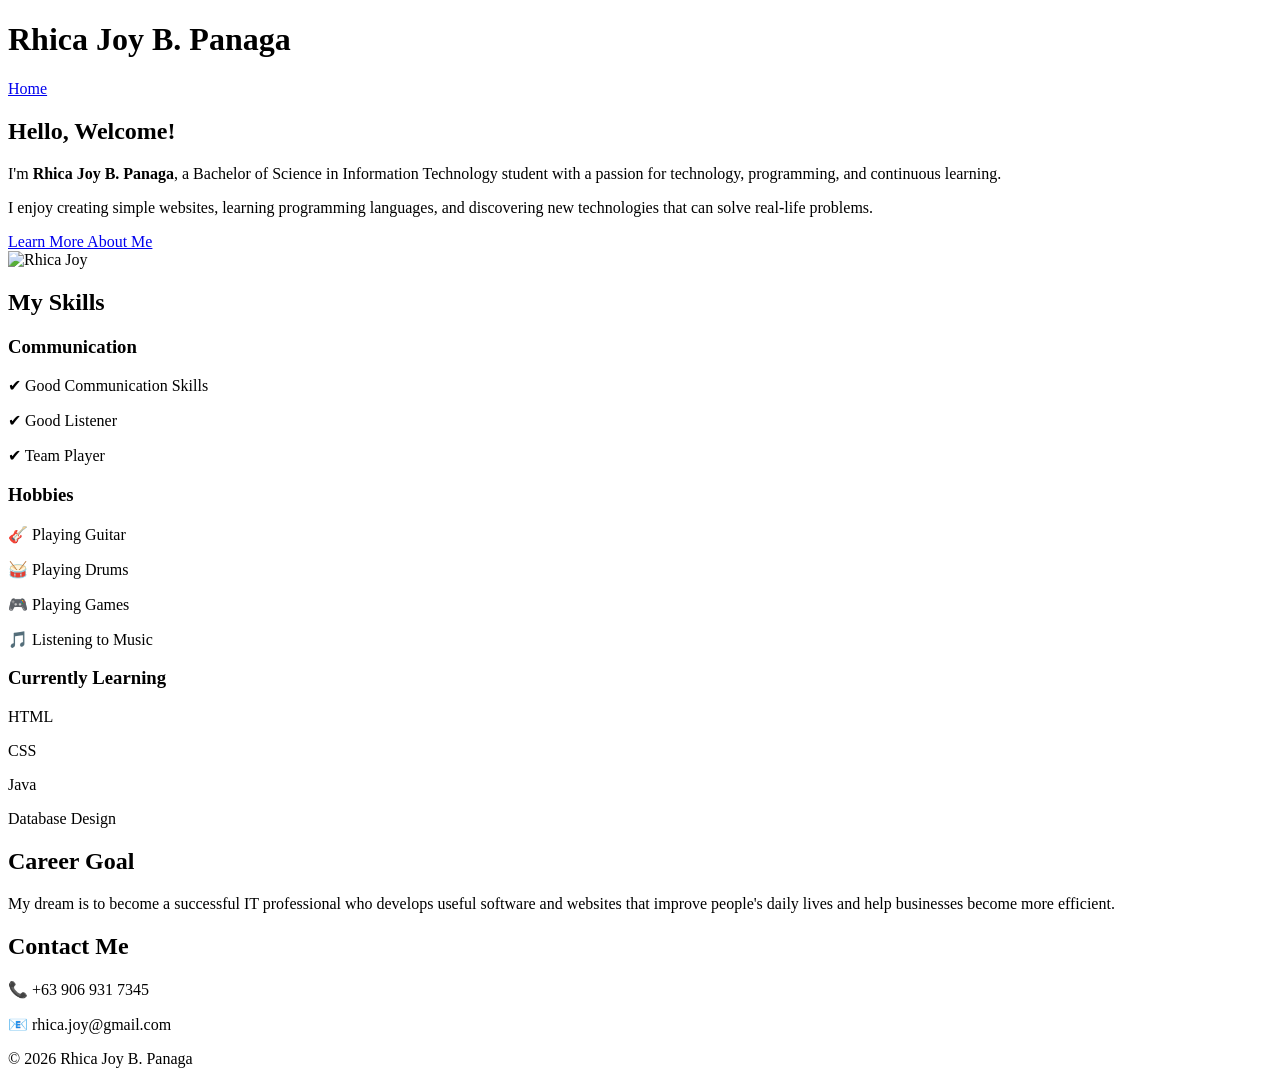
==== index.html @ e6bc762c "Add files via upload" ====
<!DOCTYPE html>
<html lang="en">
<head>
<meta charset="UTF-8">
<meta name="viewport" content="width=device-width, initial-scale=1.0">

<title>Rhica Joy | Portfolio</title>

<link rel="stylesheet" href="assets/css/portfolio.css">

</head>

<body>

<header>

<div class="container">

<h1>Rhica Joy B. Panaga</h1>

<nav>
    <a href="index.html">Home</a>
</nav>

</div>

</header>

<section class="hero">

<div class="hero-text">

<h2>Hello, Welcome!</h2>

<p>
I'm <strong>Rhica Joy B. Panaga</strong>, a Bachelor of Science in Information Technology student with a passion for technology, programming, and continuous learning.
</p>

<p>
I enjoy creating simple websites, learning programming languages, and discovering new technologies that can solve real-life problems.
</p>

<a href="about_me.html" class="btn">Learn More About Me</a>

</div>

<div class="hero-image">
<img src="images/profile.jpg" alt="Rhica Joy">
</div>

</section>

<section class="skills">

<h2>My Skills</h2>

<div class="cards">

<div class="card">
<h3>Communication</h3>
<p>✔ Good Communication Skills</p>
<p>✔ Good Listener</p>
<p>✔ Team Player</p>
</div>

<div class="card">
<h3>Hobbies</h3>
<p>🎸 Playing Guitar</p>
<p>🥁 Playing Drums</p>
<p>🎮 Playing Games</p>
<p>🎵 Listening to Music</p>
</div>

<div class="card">
<h3>Currently Learning</h3>
<p>HTML</p>
<p>CSS</p>
<p>Java</p>
<p>Database Design</p>
</div>

</div>

</section>

<section class="goals">

<h2>Career Goal</h2>

<p>
My dream is to become a successful IT professional who develops useful software and websites that improve people's daily lives and help businesses become more efficient.
</p>

</section>

<footer>

<h2>Contact Me</h2>

<p>📞 +63 906 931 7345</p>
<p>📧 rhica.joy@gmail.com</p>

<p>© 2026 Rhica Joy B. Panaga</p>

</footer>

</body>
</html>
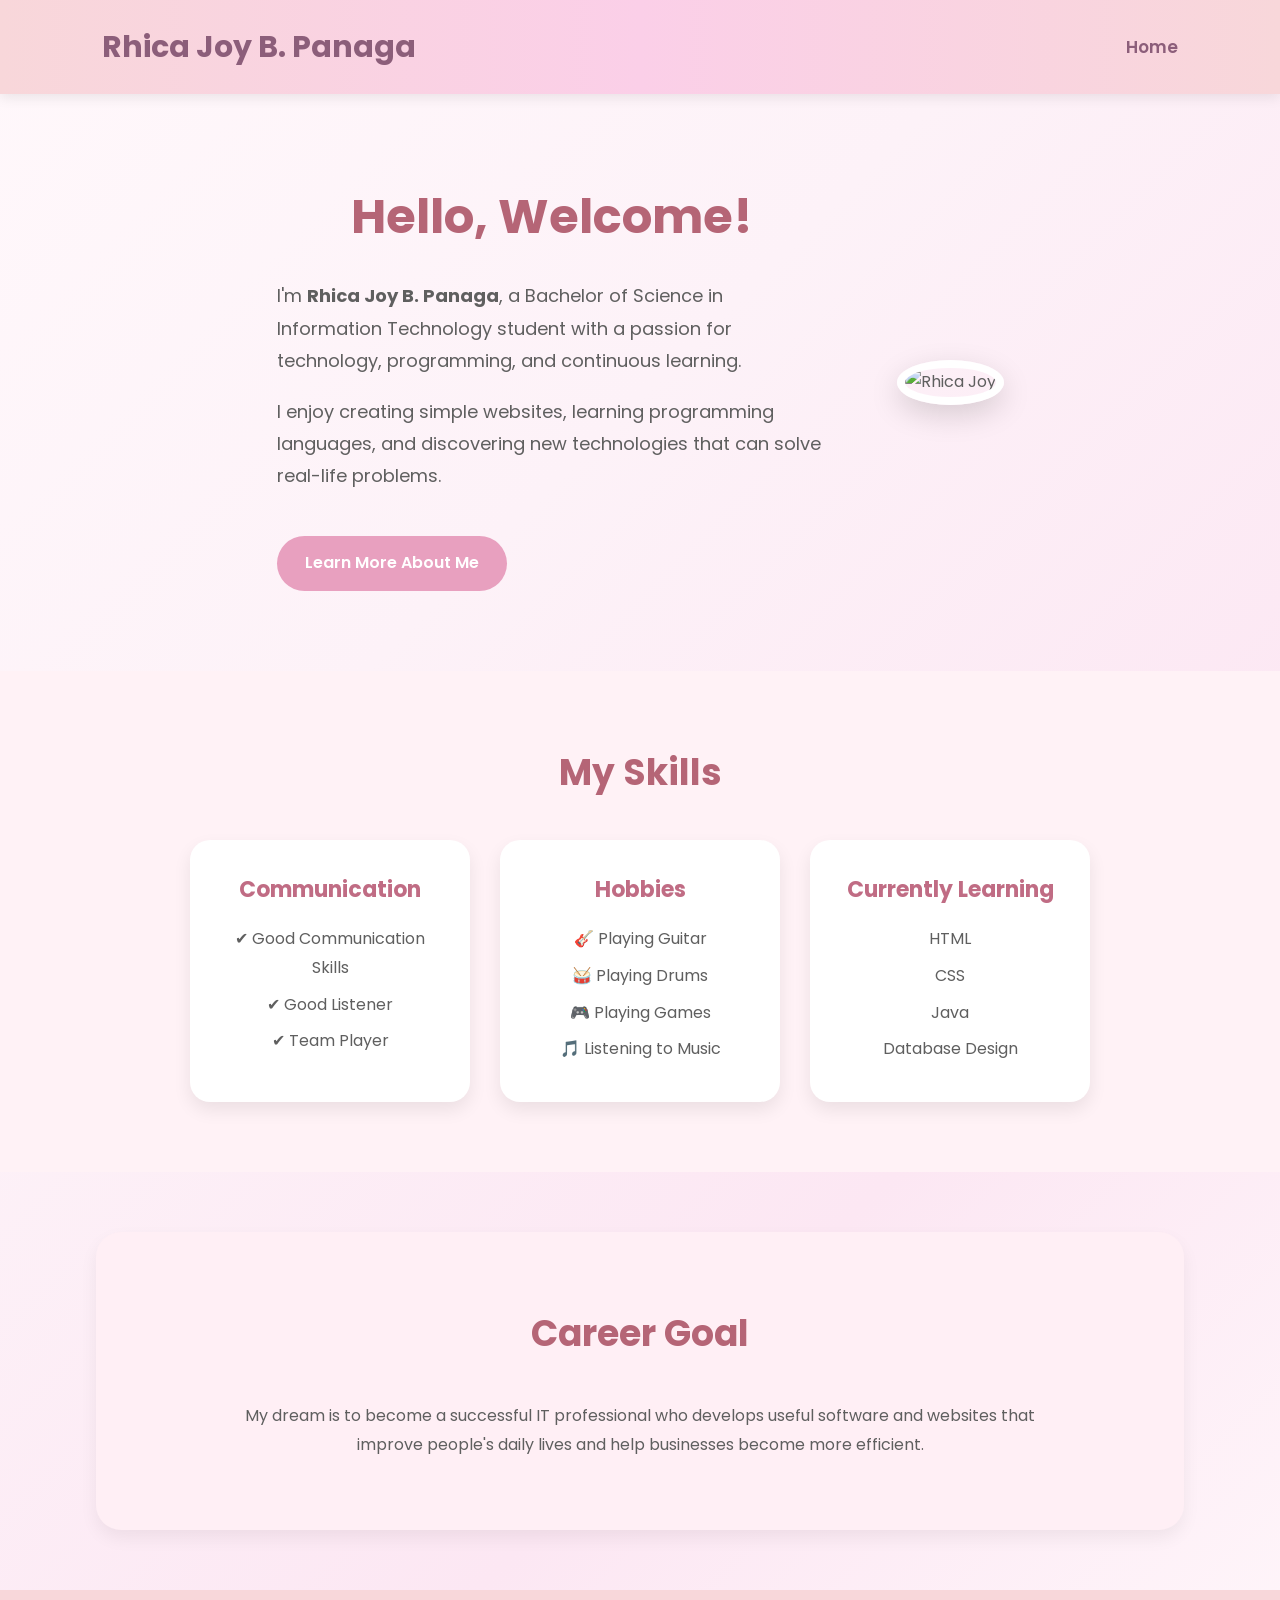
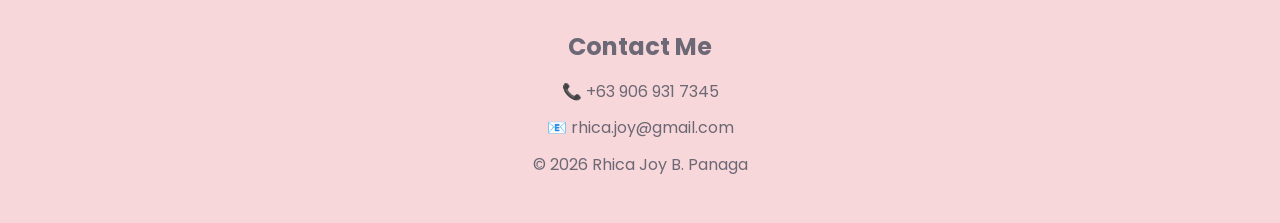
==== commit c22ba1bd: "Update index.html" ====
--- a/index.html
+++ b/index.html
@@ -6,7 +6,7 @@
 
 <title>Rhica Joy | Portfolio</title>
 
-<link rel="stylesheet" href="assets/css/portfolio.css">
+<link rel="stylesheet" href="portfolio.css">
 
 </head>
 
@@ -105,4 +105,4 @@
 </footer>
 
 </body>
-</html>+</html>
--- a/portfolio.css
+++ b/portfolio.css
@@ -0,0 +1,684 @@
+/* ===========================
+   Google Font
+=========================== */
+
+@import url('https://fonts.googleapis.com/css2?family=Poppins:wght@300;400;500;600;700&display=swap');
+
+
+/* ===========================
+   Reset
+=========================== */
+
+*{
+    margin:0;
+    padding:0;
+    box-sizing:border-box;
+    scroll-behavior:smooth;
+}
+
+
+/* ===========================
+   Body
+=========================== */
+
+body{
+
+    font-family:'Poppins', sans-serif;
+
+    background:linear-gradient(
+        135deg,
+        #FFF8FB,
+        #FDF2F8,
+        #FCE7F3,
+        #FFF8FB
+    );
+
+    color:#5F5F5F;
+
+    line-height:1.8;
+
+}
+
+
+
+/* ===========================
+   Header
+=========================== */
+
+header{
+
+    background:linear-gradient(
+        90deg,
+        #F8D7DA,
+        #FBCFE8,
+        #F8D7DA
+    );
+
+    padding:20px 8%;
+
+    box-shadow:0 4px 12px rgba(0,0,0,.08);
+
+    position:sticky;
+
+    top:0;
+
+    z-index:1000;
+
+}
+
+
+.container{
+
+    display:flex;
+
+    justify-content:space-between;
+
+    align-items:center;
+
+}
+
+
+header h1{
+
+    color:#8C5E7A;
+
+    font-size:30px;
+
+    font-weight:700;
+
+}
+
+
+
+nav a{
+
+    text-decoration:none;
+
+    color:#8C5E7A;
+
+    margin-left:25px;
+
+    font-size:17px;
+
+    font-weight:600;
+
+    transition:.3s;
+
+}
+
+
+nav a:hover{
+
+    color:#E295B5;
+
+}
+
+
+
+/* ===========================
+   Hero Section
+=========================== */
+
+.hero{
+
+    display:flex;
+
+    justify-content:center;
+
+    align-items:center;
+
+    gap:70px;
+
+    padding:80px 10%;
+
+    flex-wrap:wrap;
+
+    animation:fadeUp 1.2s ease;
+
+}
+
+
+
+.hero-text{
+
+    max-width:550px;
+
+}
+
+
+
+.hero-text h2{
+
+    font-size:48px;
+
+    color:#B56576;
+
+    margin-bottom:20px;
+
+}
+
+
+.hero-text p{
+
+    margin-bottom:18px;
+
+    font-size:18px;
+
+}
+
+
+
+/* Profile Image */
+
+.hero-image img{
+
+    width:320px;
+
+    height:320px;
+
+    object-fit:cover;
+
+    border-radius:50%;
+
+    border:8px solid white;
+
+    box-shadow:0 10px 30px rgba(0,0,0,.15);
+
+    animation:float 4s ease-in-out infinite;
+
+}
+
+
+
+/* ===========================
+   Animations
+=========================== */
+
+
+@keyframes float{
+
+    0%{
+
+        transform:translateY(0);
+
+    }
+
+
+    50%{
+
+        transform:translateY(-15px);
+
+    }
+
+
+    100%{
+
+        transform:translateY(0);
+
+    }
+
+}
+
+
+
+@keyframes fadeUp{
+
+    from{
+
+        opacity:0;
+
+        transform:translateY(40px);
+
+    }
+
+
+    to{
+
+        opacity:1;
+
+        transform:translateY(0);
+
+    }
+
+}
+
+
+
+/* ===========================
+   Button
+=========================== */
+
+
+.btn{
+
+    display:inline-block;
+
+    margin-top:25px;
+
+    padding:13px 28px;
+
+    background:#E8A0BF;
+
+    color:white;
+
+    text-decoration:none;
+
+    border-radius:40px;
+
+    font-weight:600;
+
+    transition:.3s;
+
+}
+
+
+
+.btn:hover{
+
+    background:#D97A9E;
+
+    transform:translateY(-5px) scale(1.05);
+
+    box-shadow:0 10px 20px rgba(232,160,191,.4);
+
+}
+
+
+
+/* ===========================
+   General Sections
+=========================== */
+
+
+section{
+
+    padding:70px 10%;
+
+}
+
+
+
+section h2{
+
+    text-align:center;
+
+    color:#B56576;
+
+    margin-bottom:35px;
+
+    font-size:36px;
+
+}
+
+
+
+/* ===========================
+   About Preview
+=========================== */
+
+
+.about-preview{
+
+    width:85%;
+
+    margin:50px auto;
+
+    background:white;
+
+    padding:50px;
+
+    border-radius:25px;
+
+    text-align:center;
+
+    box-shadow:0 10px 20px rgba(0,0,0,.08);
+
+    animation:fadeUp 1.2s ease;
+
+}
+
+
+
+.about-preview p{
+
+    max-width:800px;
+
+    margin:auto;
+
+    font-size:18px;
+
+}
+
+
+
+/* ===========================
+   Skills Cards
+=========================== */
+
+
+.skills{
+
+    background:#FFF2F6;
+
+}
+
+
+.cards{
+
+    display:flex;
+
+    justify-content:center;
+
+    flex-wrap:wrap;
+
+    gap:30px;
+
+}
+
+
+
+.card{
+
+    width:280px;
+
+    background:white;
+
+    border-radius:20px;
+
+    padding:30px;
+
+    text-align:center;
+
+    box-shadow:0 8px 18px rgba(0,0,0,.08);
+
+    transition:.4s;
+
+}
+
+
+
+.card:hover{
+
+    transform:translateY(-12px);
+
+    box-shadow:0 15px 30px rgba(0,0,0,.15);
+
+}
+
+
+
+.card h3{
+
+    color:#C06C84;
+
+    margin-bottom:15px;
+
+    font-size:22px;
+
+}
+
+
+.card p{
+
+    margin:8px 0;
+
+}
+
+
+
+/* ===========================
+   Goals
+=========================== */
+
+
+.goals{
+
+    background:#FFEFF5;
+
+    border-radius:25px;
+
+    width:85%;
+
+    margin:60px auto;
+
+    text-align:center;
+
+    box-shadow:0 8px 18px rgba(0,0,0,.06);
+
+}
+
+
+
+.goals p{
+
+    max-width:800px;
+
+    margin:auto;
+
+}
+
+
+
+/* ===========================
+   Quote
+=========================== */
+
+
+.quote{
+
+    width:85%;
+
+    margin:50px auto;
+
+    padding:50px;
+
+    text-align:center;
+
+    background:#FFEFF5;
+
+    border-radius:25px;
+
+}
+
+
+
+.quote p{
+
+    font-size:22px;
+
+    font-style:italic;
+
+    color:#B56576;
+
+}
+
+
+
+/* ===========================
+   About Page
+=========================== */
+
+
+.about-page{
+
+    width:85%;
+
+    max-width:950px;
+
+    margin:60px auto;
+
+    background:white;
+
+    padding:50px;
+
+    border-radius:25px;
+
+    box-shadow:0 10px 20px rgba(0,0,0,.08);
+
+    animation:fadeUp 1.2s ease;
+
+}
+
+
+
+.about-page h2{
+
+    color:#B56576;
+
+    margin-bottom:20px;
+
+}
+
+
+
+.about-page p{
+
+    margin-bottom:20px;
+
+}
+
+
+
+.about-page ul{
+
+    margin-left:25px;
+
+}
+
+
+
+.about-page li{
+
+    margin-bottom:12px;
+
+}
+
+
+
+/* ===========================
+   Footer
+=========================== */
+
+
+footer{
+
+    background:#F8D7DA;
+
+    text-align:center;
+
+    padding:35px;
+
+    margin-top:60px;
+
+    color:#6D6875;
+
+}
+
+
+
+footer h2{
+
+    margin-bottom:10px;
+
+}
+
+
+
+footer p{
+
+    margin:8px 0;
+
+}
+
+
+
+/* ===========================
+   Mobile Responsive
+=========================== */
+
+
+@media(max-width:900px){
+
+
+.hero{
+
+    flex-direction:column-reverse;
+
+    text-align:center;
+
+}
+
+
+
+.hero-text h2{
+
+    font-size:38px;
+
+}
+
+
+
+.hero-image img{
+
+    width:250px;
+
+    height:250px;
+
+}
+
+
+
+.cards{
+
+    flex-direction:column;
+
+    align-items:center;
+
+}
+
+
+
+.card{
+
+    width:90%;
+
+}
+
+
+
+.about-page,
+.about-preview,
+.quote{
+
+    width:92%;
+
+}
+
+
+
+header{
+
+    padding:15px 5%;
+
+}
+
+
+
+.container{
+
+    flex-direction:column;
+
+    gap:15px;
+
+}
+
+
+
+nav a{
+
+    margin:0 12px;
+
+}
+
+
+}
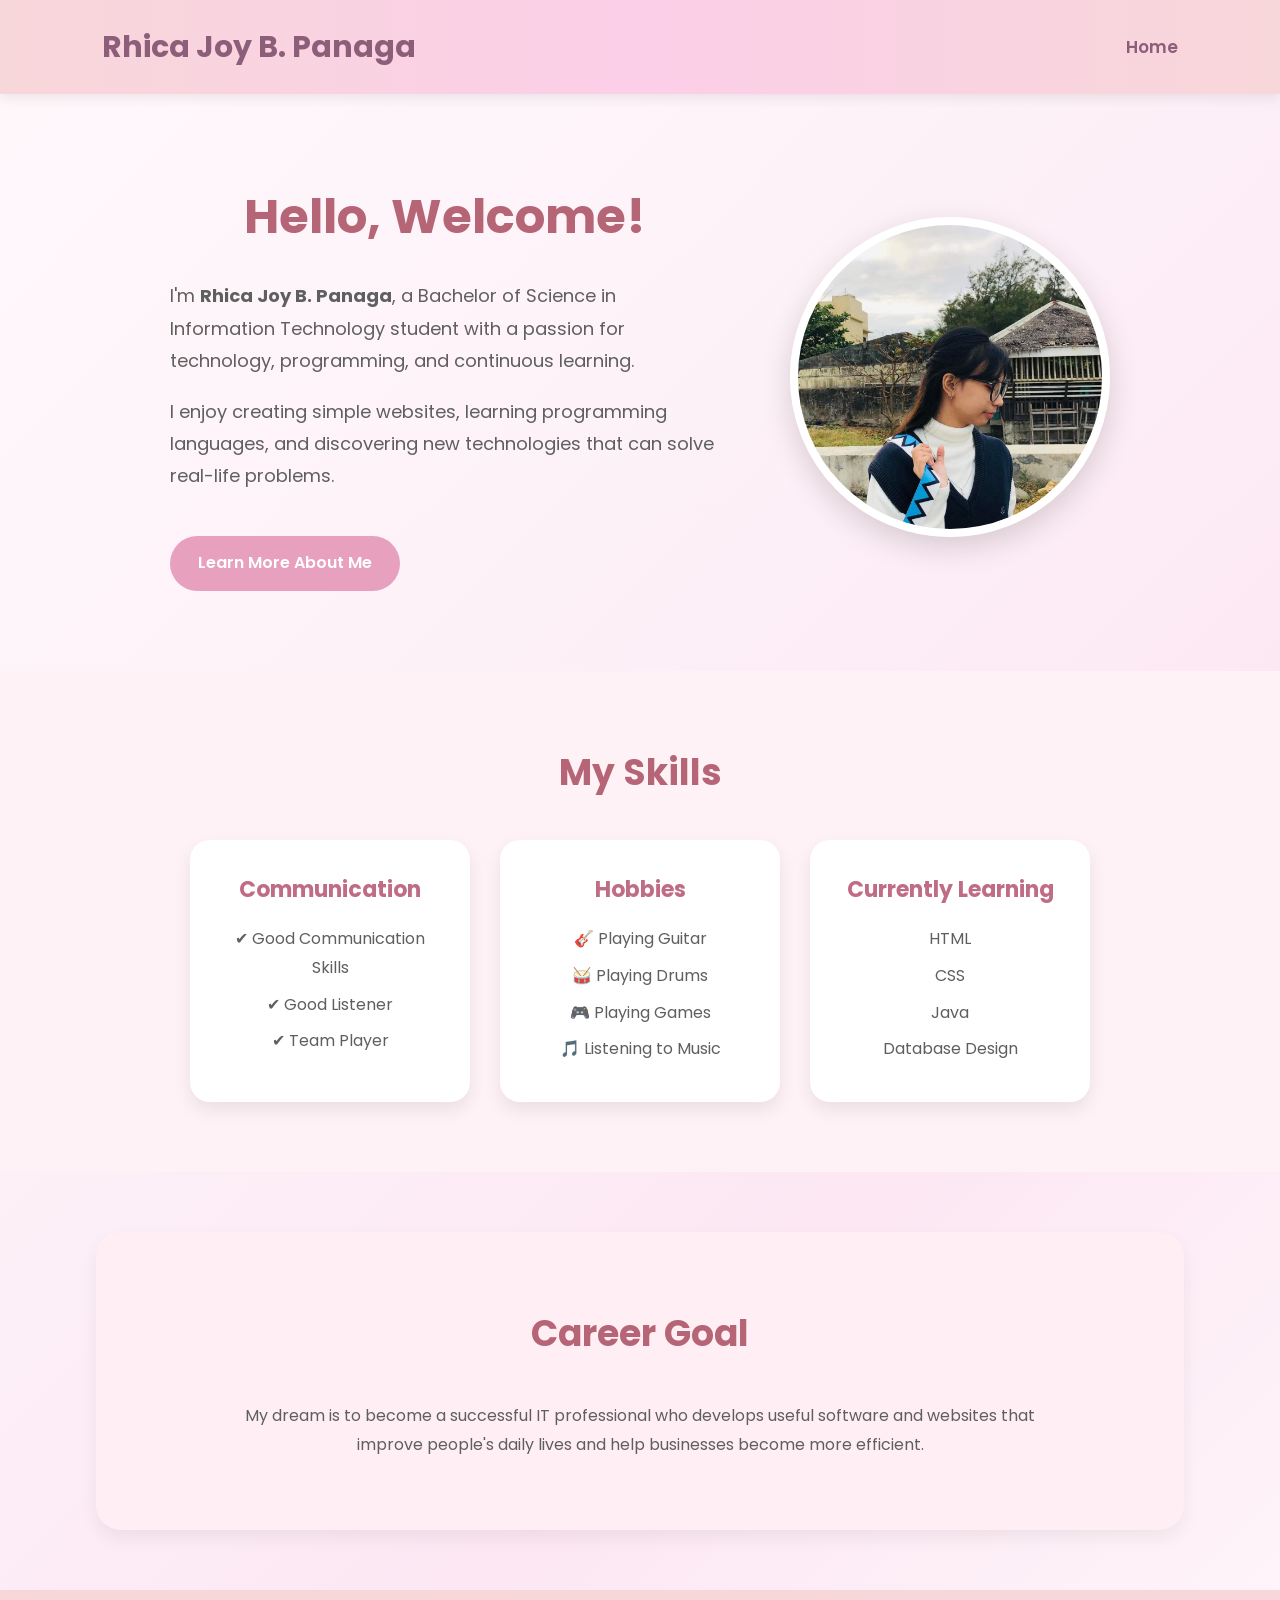
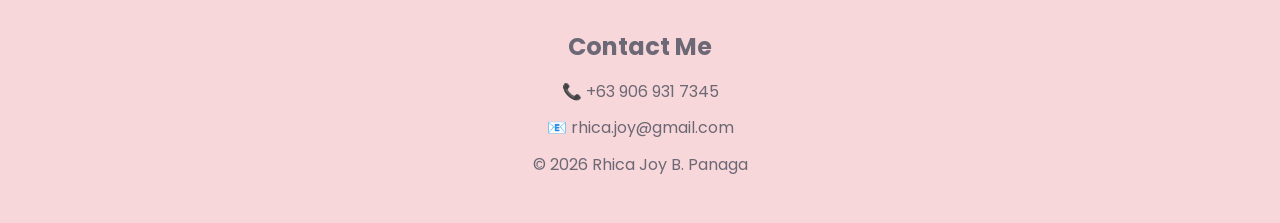
==== commit d6177240: "Update index.html" ====
--- a/index.html
+++ b/index.html
@@ -45,7 +45,7 @@
 </div>
 
 <div class="hero-image">
-<img src="images/profile.jpg" alt="Rhica Joy">
+<img src="profile.jpg" alt="Rhica Joy">
 </div>
 
 </section>
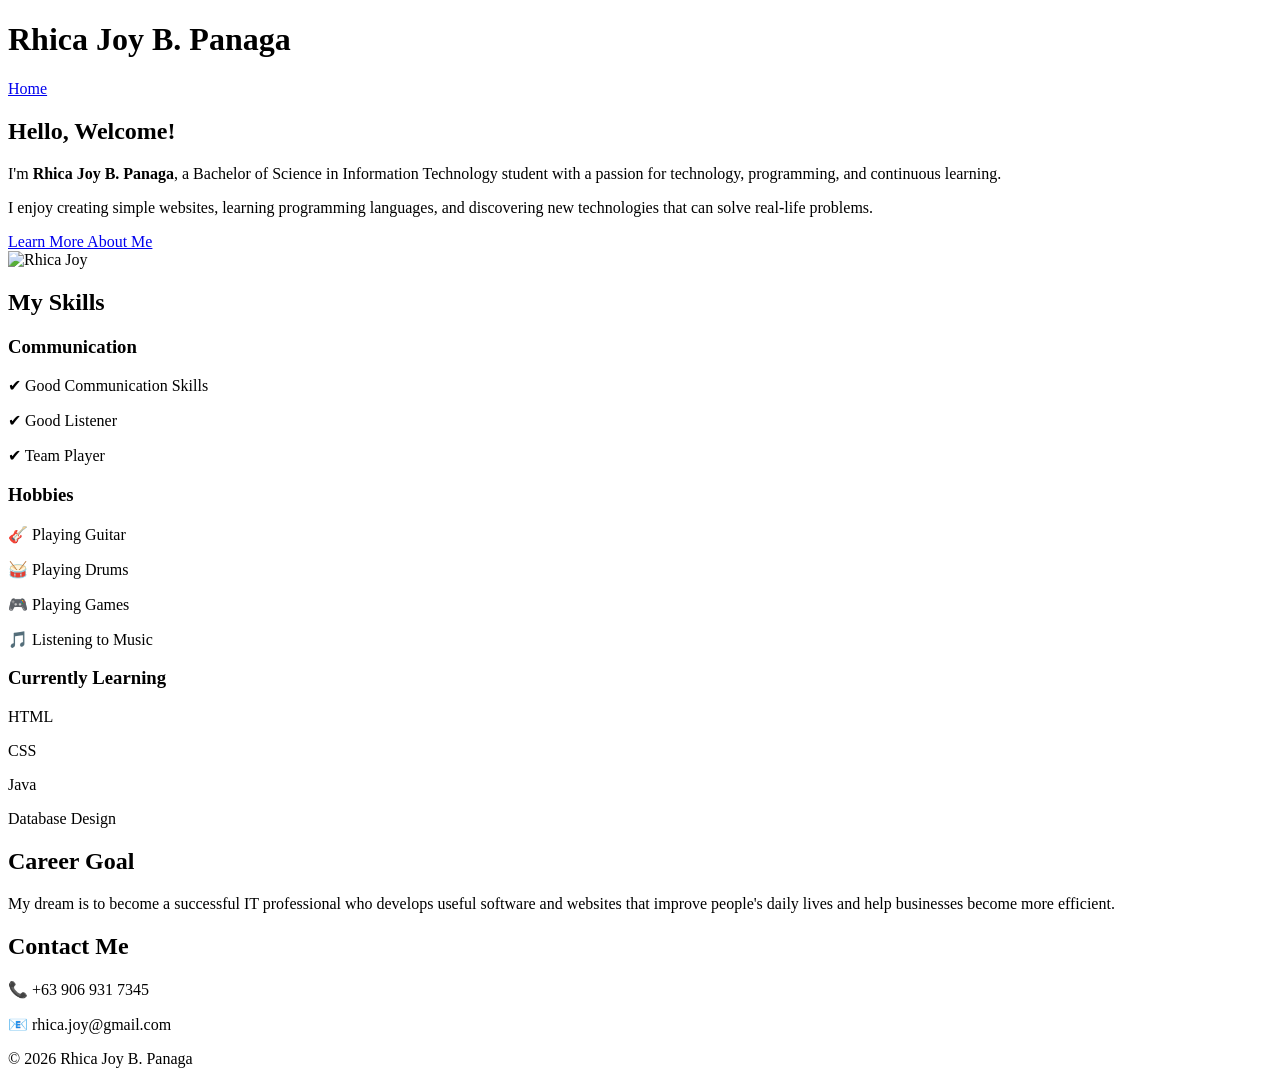
==== commit 801f0dea: "Add files via upload" ====
--- a/index.html
+++ b/index.html
@@ -6,7 +6,7 @@
 
 <title>Rhica Joy | Portfolio</title>
 
-<link rel="stylesheet" href="portfolio.css">
+<link rel="stylesheet" href="assets/css/portfolio.css">
 
 </head>
 
@@ -45,7 +45,7 @@
 </div>
 
 <div class="hero-image">
-<img src="profile.jpg" alt="Rhica Joy">
+<img src="images/profile.jpg" alt="Rhica Joy">
 </div>
 
 </section>
@@ -105,4 +105,4 @@
 </footer>
 
 </body>
-</html>
+</html>
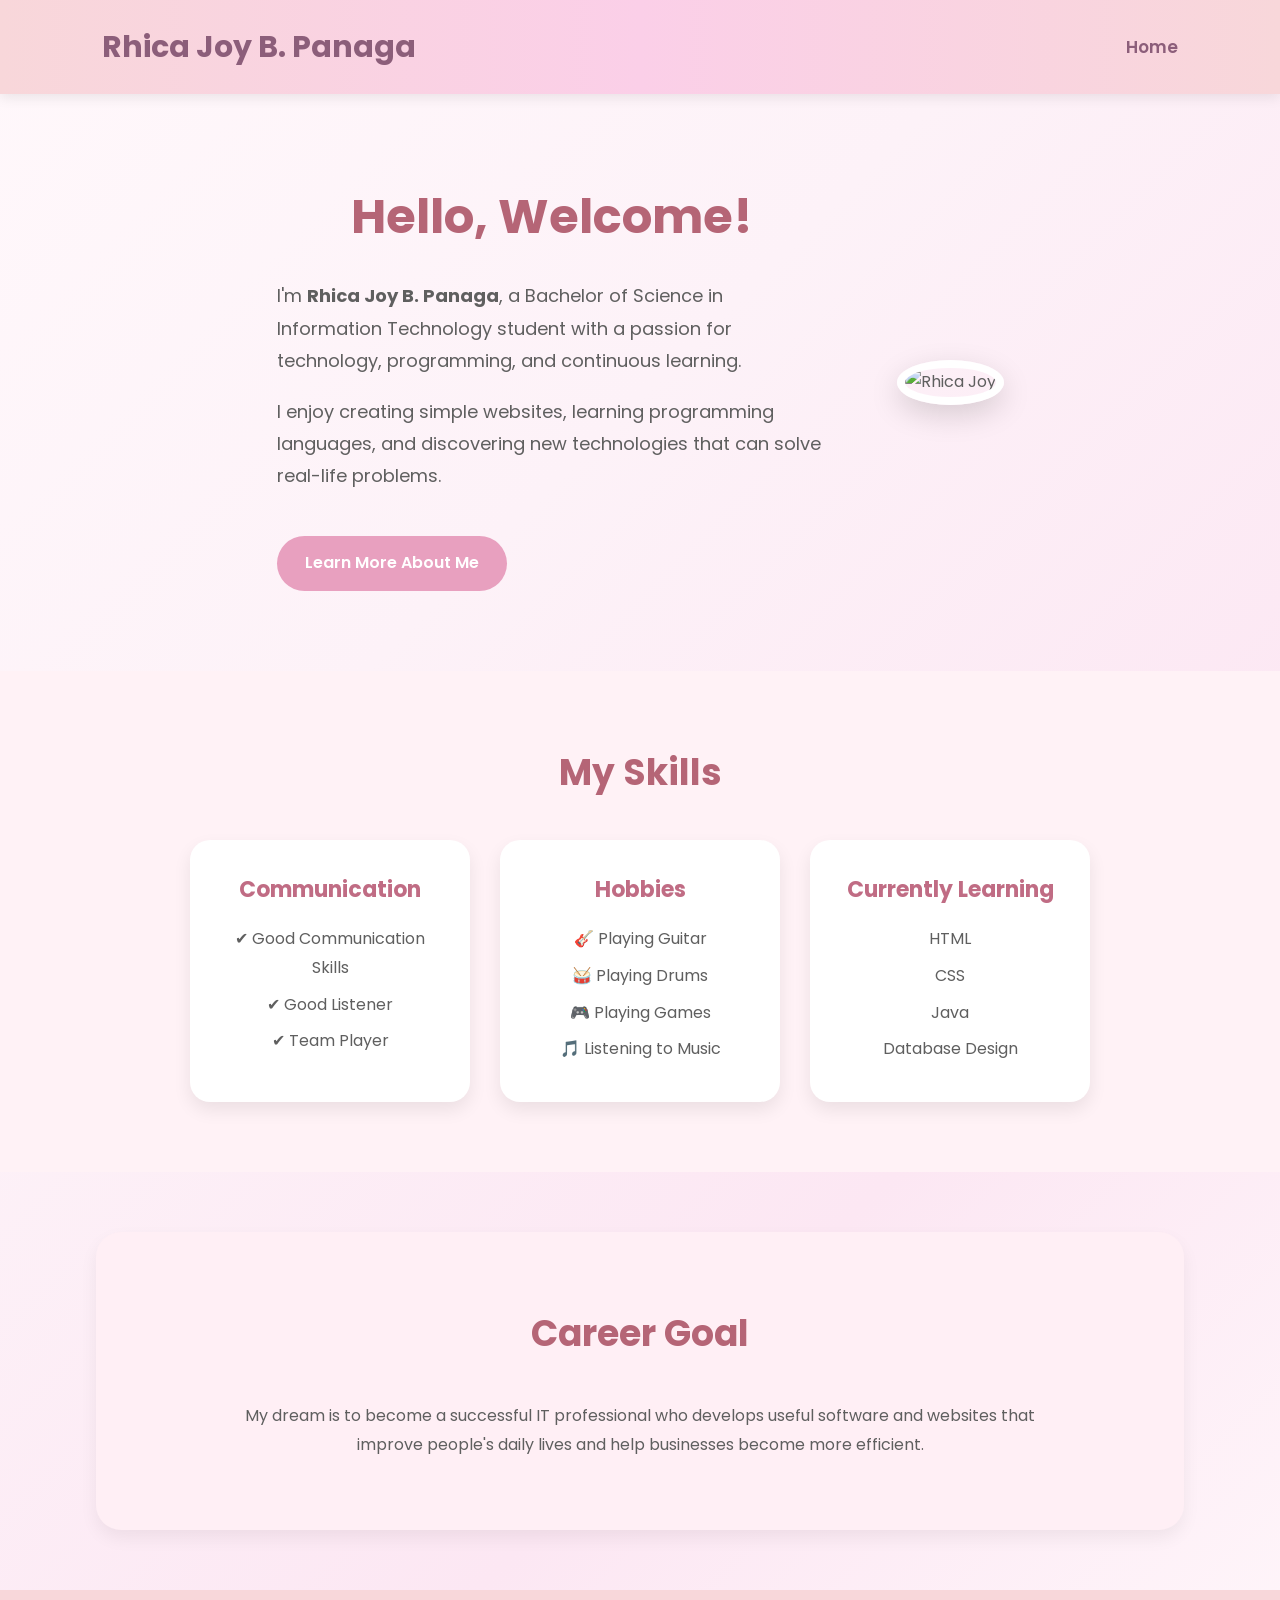
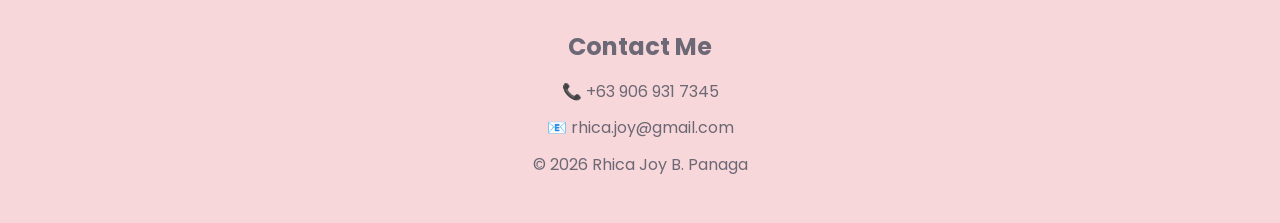
==== commit 3ff3794b: "Update index.html" ====
--- a/index.html
+++ b/index.html
@@ -6,7 +6,7 @@
 
 <title>Rhica Joy | Portfolio</title>
 
-<link rel="stylesheet" href="assets/css/portfolio.css">
+<link rel="stylesheet" href="portfolio.css">
 
 </head>
 
@@ -105,4 +105,4 @@
 </footer>
 
 </body>
-</html>+</html>
--- a/portfolio.css
+++ b/portfolio.css
@@ -0,0 +1,684 @@
+/* ===========================
+   Google Font
+=========================== */
+
+@import url('https://fonts.googleapis.com/css2?family=Poppins:wght@300;400;500;600;700&display=swap');
+
+
+/* ===========================
+   Reset
+=========================== */
+
+*{
+    margin:0;
+    padding:0;
+    box-sizing:border-box;
+    scroll-behavior:smooth;
+}
+
+
+/* ===========================
+   Body
+=========================== */
+
+body{
+
+    font-family:'Poppins', sans-serif;
+
+    background:linear-gradient(
+        135deg,
+        #FFF8FB,
+        #FDF2F8,
+        #FCE7F3,
+        #FFF8FB
+    );
+
+    color:#5F5F5F;
+
+    line-height:1.8;
+
+}
+
+
+
+/* ===========================
+   Header
+=========================== */
+
+header{
+
+    background:linear-gradient(
+        90deg,
+        #F8D7DA,
+        #FBCFE8,
+        #F8D7DA
+    );
+
+    padding:20px 8%;
+
+    box-shadow:0 4px 12px rgba(0,0,0,.08);
+
+    position:sticky;
+
+    top:0;
+
+    z-index:1000;
+
+}
+
+
+.container{
+
+    display:flex;
+
+    justify-content:space-between;
+
+    align-items:center;
+
+}
+
+
+header h1{
+
+    color:#8C5E7A;
+
+    font-size:30px;
+
+    font-weight:700;
+
+}
+
+
+
+nav a{
+
+    text-decoration:none;
+
+    color:#8C5E7A;
+
+    margin-left:25px;
+
+    font-size:17px;
+
+    font-weight:600;
+
+    transition:.3s;
+
+}
+
+
+nav a:hover{
+
+    color:#E295B5;
+
+}
+
+
+
+/* ===========================
+   Hero Section
+=========================== */
+
+.hero{
+
+    display:flex;
+
+    justify-content:center;
+
+    align-items:center;
+
+    gap:70px;
+
+    padding:80px 10%;
+
+    flex-wrap:wrap;
+
+    animation:fadeUp 1.2s ease;
+
+}
+
+
+
+.hero-text{
+
+    max-width:550px;
+
+}
+
+
+
+.hero-text h2{
+
+    font-size:48px;
+
+    color:#B56576;
+
+    margin-bottom:20px;
+
+}
+
+
+.hero-text p{
+
+    margin-bottom:18px;
+
+    font-size:18px;
+
+}
+
+
+
+/* Profile Image */
+
+.hero-image img{
+
+    width:320px;
+
+    height:320px;
+
+    object-fit:cover;
+
+    border-radius:50%;
+
+    border:8px solid white;
+
+    box-shadow:0 10px 30px rgba(0,0,0,.15);
+
+    animation:float 4s ease-in-out infinite;
+
+}
+
+
+
+/* ===========================
+   Animations
+=========================== */
+
+
+@keyframes float{
+
+    0%{
+
+        transform:translateY(0);
+
+    }
+
+
+    50%{
+
+        transform:translateY(-15px);
+
+    }
+
+
+    100%{
+
+        transform:translateY(0);
+
+    }
+
+}
+
+
+
+@keyframes fadeUp{
+
+    from{
+
+        opacity:0;
+
+        transform:translateY(40px);
+
+    }
+
+
+    to{
+
+        opacity:1;
+
+        transform:translateY(0);
+
+    }
+
+}
+
+
+
+/* ===========================
+   Button
+=========================== */
+
+
+.btn{
+
+    display:inline-block;
+
+    margin-top:25px;
+
+    padding:13px 28px;
+
+    background:#E8A0BF;
+
+    color:white;
+
+    text-decoration:none;
+
+    border-radius:40px;
+
+    font-weight:600;
+
+    transition:.3s;
+
+}
+
+
+
+.btn:hover{
+
+    background:#D97A9E;
+
+    transform:translateY(-5px) scale(1.05);
+
+    box-shadow:0 10px 20px rgba(232,160,191,.4);
+
+}
+
+
+
+/* ===========================
+   General Sections
+=========================== */
+
+
+section{
+
+    padding:70px 10%;
+
+}
+
+
+
+section h2{
+
+    text-align:center;
+
+    color:#B56576;
+
+    margin-bottom:35px;
+
+    font-size:36px;
+
+}
+
+
+
+/* ===========================
+   About Preview
+=========================== */
+
+
+.about-preview{
+
+    width:85%;
+
+    margin:50px auto;
+
+    background:white;
+
+    padding:50px;
+
+    border-radius:25px;
+
+    text-align:center;
+
+    box-shadow:0 10px 20px rgba(0,0,0,.08);
+
+    animation:fadeUp 1.2s ease;
+
+}
+
+
+
+.about-preview p{
+
+    max-width:800px;
+
+    margin:auto;
+
+    font-size:18px;
+
+}
+
+
+
+/* ===========================
+   Skills Cards
+=========================== */
+
+
+.skills{
+
+    background:#FFF2F6;
+
+}
+
+
+.cards{
+
+    display:flex;
+
+    justify-content:center;
+
+    flex-wrap:wrap;
+
+    gap:30px;
+
+}
+
+
+
+.card{
+
+    width:280px;
+
+    background:white;
+
+    border-radius:20px;
+
+    padding:30px;
+
+    text-align:center;
+
+    box-shadow:0 8px 18px rgba(0,0,0,.08);
+
+    transition:.4s;
+
+}
+
+
+
+.card:hover{
+
+    transform:translateY(-12px);
+
+    box-shadow:0 15px 30px rgba(0,0,0,.15);
+
+}
+
+
+
+.card h3{
+
+    color:#C06C84;
+
+    margin-bottom:15px;
+
+    font-size:22px;
+
+}
+
+
+.card p{
+
+    margin:8px 0;
+
+}
+
+
+
+/* ===========================
+   Goals
+=========================== */
+
+
+.goals{
+
+    background:#FFEFF5;
+
+    border-radius:25px;
+
+    width:85%;
+
+    margin:60px auto;
+
+    text-align:center;
+
+    box-shadow:0 8px 18px rgba(0,0,0,.06);
+
+}
+
+
+
+.goals p{
+
+    max-width:800px;
+
+    margin:auto;
+
+}
+
+
+
+/* ===========================
+   Quote
+=========================== */
+
+
+.quote{
+
+    width:85%;
+
+    margin:50px auto;
+
+    padding:50px;
+
+    text-align:center;
+
+    background:#FFEFF5;
+
+    border-radius:25px;
+
+}
+
+
+
+.quote p{
+
+    font-size:22px;
+
+    font-style:italic;
+
+    color:#B56576;
+
+}
+
+
+
+/* ===========================
+   About Page
+=========================== */
+
+
+.about-page{
+
+    width:85%;
+
+    max-width:950px;
+
+    margin:60px auto;
+
+    background:white;
+
+    padding:50px;
+
+    border-radius:25px;
+
+    box-shadow:0 10px 20px rgba(0,0,0,.08);
+
+    animation:fadeUp 1.2s ease;
+
+}
+
+
+
+.about-page h2{
+
+    color:#B56576;
+
+    margin-bottom:20px;
+
+}
+
+
+
+.about-page p{
+
+    margin-bottom:20px;
+
+}
+
+
+
+.about-page ul{
+
+    margin-left:25px;
+
+}
+
+
+
+.about-page li{
+
+    margin-bottom:12px;
+
+}
+
+
+
+/* ===========================
+   Footer
+=========================== */
+
+
+footer{
+
+    background:#F8D7DA;
+
+    text-align:center;
+
+    padding:35px;
+
+    margin-top:60px;
+
+    color:#6D6875;
+
+}
+
+
+
+footer h2{
+
+    margin-bottom:10px;
+
+}
+
+
+
+footer p{
+
+    margin:8px 0;
+
+}
+
+
+
+/* ===========================
+   Mobile Responsive
+=========================== */
+
+
+@media(max-width:900px){
+
+
+.hero{
+
+    flex-direction:column-reverse;
+
+    text-align:center;
+
+}
+
+
+
+.hero-text h2{
+
+    font-size:38px;
+
+}
+
+
+
+.hero-image img{
+
+    width:250px;
+
+    height:250px;
+
+}
+
+
+
+.cards{
+
+    flex-direction:column;
+
+    align-items:center;
+
+}
+
+
+
+.card{
+
+    width:90%;
+
+}
+
+
+
+.about-page,
+.about-preview,
+.quote{
+
+    width:92%;
+
+}
+
+
+
+header{
+
+    padding:15px 5%;
+
+}
+
+
+
+.container{
+
+    flex-direction:column;
+
+    gap:15px;
+
+}
+
+
+
+nav a{
+
+    margin:0 12px;
+
+}
+
+
+}
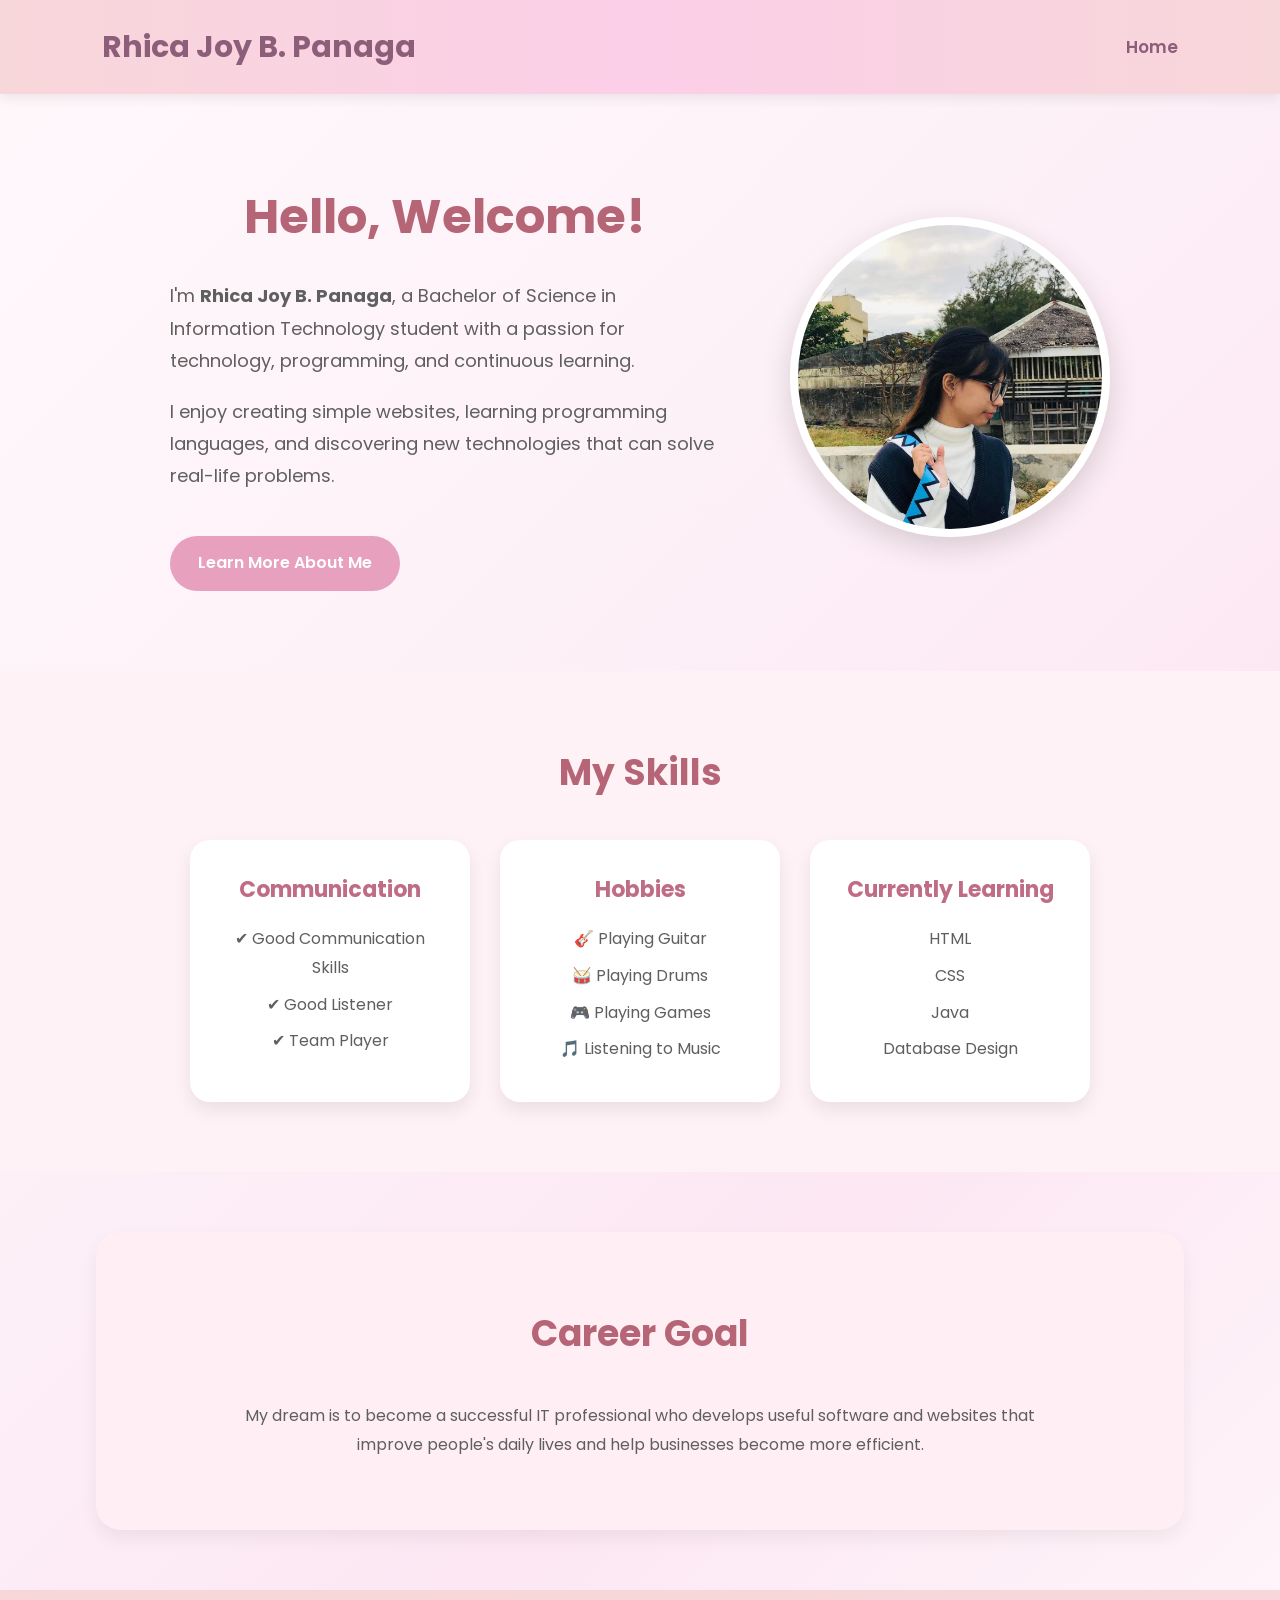
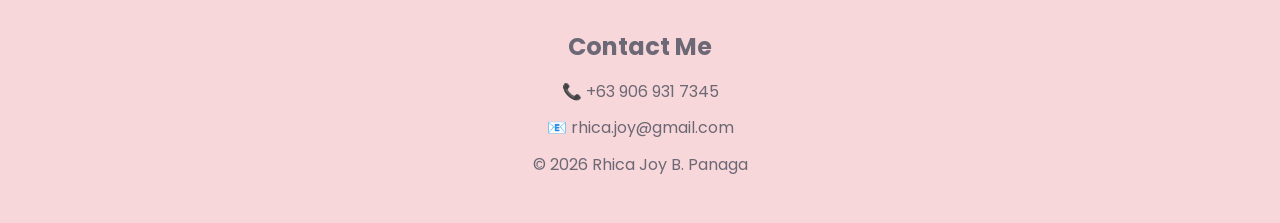
==== commit b539acad: "Update index.html" ====
--- a/index.html
+++ b/index.html
@@ -45,7 +45,7 @@
 </div>
 
 <div class="hero-image">
-<img src="images/profile.jpg" alt="Rhica Joy">
+<img src="profile.jpg" alt="Rhica Joy">
 </div>
 
 </section>
